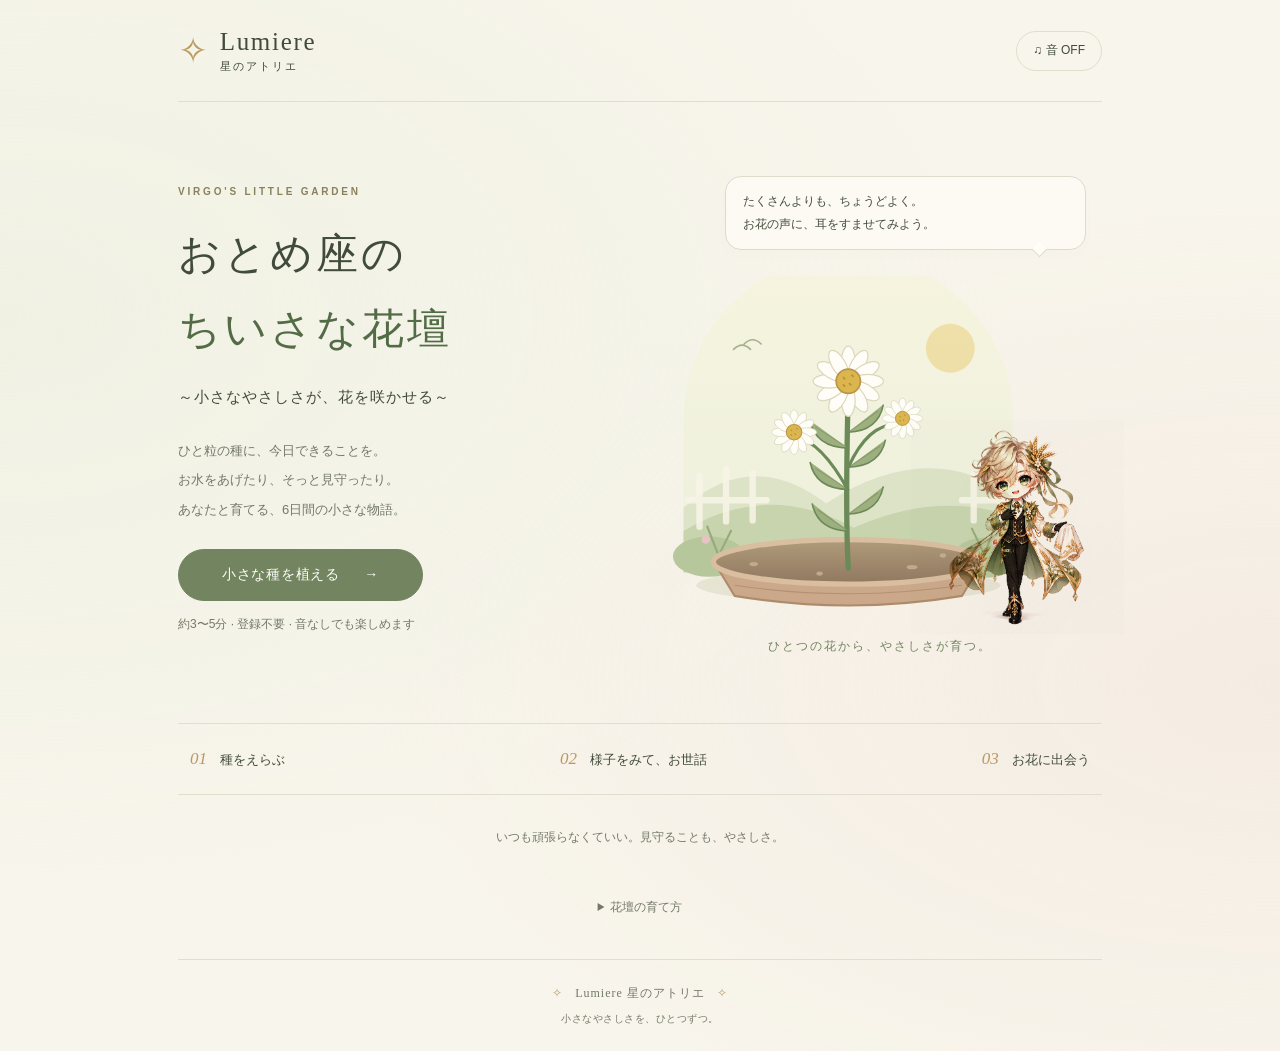
==== index.html @ 5b6eee1b "Publish Virgo little garden flower growing game" ====
<!doctype html>
<html lang="ja">
<head>
  <meta charset="utf-8">
  <meta name="viewport" content="width=device-width, initial-scale=1">
  <meta name="theme-color" content="#f8f5ec">
  <meta name="description" content="小さなやさしさが、花を咲かせる。乙女座の案内人と種から育てる、6日間のやさしい花の育成ゲーム。登録不要・無料で遊べます。">
  <meta property="og:title" content="おとめ座のちいさな花壇">
  <meta property="og:description" content="小さなやさしさが、花を咲かせる。6日間の花の育成ゲーム。">
  <meta property="og:type" content="website">
  <meta property="og:url" content="https://hoshi-ai-sanae.github.io/mii-vergo/">
  <link rel="canonical" href="https://hoshi-ai-sanae.github.io/mii-vergo/">
  <title>おとめ座のちいさな花壇｜Lumiere 星のアトリエ</title>
  <link rel="icon" href="assets/flower.svg" type="image/svg+xml">
  <link rel="stylesheet" href="style.css">
  <script src="engine.js" defer></script>
  <script src="art.js" defer></script>
  <script src="app.js" defer></script>
</head>
<body>
  <div class="page">
    <header class="site-header"><a class="brand" href="https://lumiere-star-atelier.sanasa.chatgpt.site/" aria-label="Lumiere 星のアトリエへ"><span class="brand-star" aria-hidden="true">✧</span><span>Lumiere<small>星のアトリエ</small></span></a><button id="sound" class="sound" aria-pressed="false" type="button">♫ 音 OFF</button></header>
    <main id="app"></main>
    <footer><span>✧</span> Lumiere 星のアトリエ <span>✧</span><small>小さなやさしさを、ひとつずつ。</small></footer>
    <p id="storage-note" class="storage-note" role="status"></p>
  </div>
  <dialog id="reset-dialog"><form method="dialog"><span class="eyebrow">A FRESH LITTLE START</span><h2>新しい種から、はじめる？</h2><p>今育てている花の記録はリセットされます。</p><div class="dialog-actions"><button value="cancel" class="secondary">育てつづける</button><button value="reset" class="primary">最初からはじめる</button></div></form></dialog>
  <noscript>この花壇を育てるには、ブラウザのJavaScriptを有効にしてください。</noscript>
</body>
</html>
---- style.css ----
:root{--paper:#f8f5ec;--ink:#414b3b;--muted:#737968;--sage:#728560;--dark:#536c46;--line:#dfdfcd;--pink:#ead5ce;--gold:#b9995f;--serif:'Yu Mincho','Hiragino Mincho ProN','Noto Serif JP',serif;font-family:'Yu Gothic','Hiragino Kaku Gothic ProN',Meiryo,sans-serif;color:var(--ink);background:var(--paper);font-synthesis:none}*{box-sizing:border-box}body{margin:0;background:radial-gradient(ellipse at 0 30%,#e9eedc88,transparent 55%),radial-gradient(ellipse at 100% 65%,#f1e2d77a,transparent 50%),var(--paper);min-height:100vh}button,a{-webkit-tap-highlight-color:transparent}button{font:inherit;cursor:pointer;color:inherit}button:disabled{cursor:default;opacity:.5}button:focus-visible,a:focus-visible,summary:focus-visible{outline:3px solid #aa8650;outline-offset:4px}button,a{touch-action:manipulation}button{transition:background .2s,transform .2s}button:hover:not(:disabled){transform:translateY(-2px)}.page{max-width:1000px;margin:auto;padding:0 38px}.site-header{height:102px;display:flex;align-items:center;justify-content:space-between;border-bottom:1px solid var(--line);gap:12px}.brand{display:flex;align-items:center;gap:10px;color:var(--ink);text-decoration:none;font-family:Georgia,var(--serif);font-size:25px;letter-spacing:1.7px}.brand small{font-family:var(--serif);display:block;font-size:11px;letter-spacing:2px;margin-top:3px}.brand-star{font-size:36px;color:var(--gold)}.sound{border:1px solid var(--line);border-radius:30px;background:transparent;font-size:12px;min-height:40px;padding:8px 16px}.eyebrow{display:block;font-size:10px;letter-spacing:2.8px;color:#8a815c;font-weight:600}.hero{padding:64px 0 20px;display:grid;grid-template-columns:1.05fr 1fr;gap:12px;align-items:center}.hero h1{font-family:var(--serif);font-weight:500;font-size:clamp(30px,3.4vw,42px);line-height:1.8;letter-spacing:3px;margin:20px 0 12px}.hero h1 em{font-style:normal;color:var(--dark)}.tagline{font-family:var(--serif);font-size:15px;letter-spacing:1px;line-height:1.9}.lead{font-size:13px;line-height:2.25;color:var(--muted);margin:25px 0}.primary{background:var(--sage);color:#fffdf7;border:1px solid var(--sage);min-height:52px;border-radius:40px;padding:14px 28px;letter-spacing:.7px;font-size:14px}.primary:hover:not(:disabled){background:var(--dark)}.primary span{margin-left:20px}.secondary{background:#fffdf777;border:1px solid #cdd2bf;border-radius:30px;min-height:46px;padding:10px 22px;font-size:13px}.text-button{border:0;background:none;text-decoration:underline;text-underline-offset:5px;font-size:12px;min-height:44px;padding:10px 12px;color:var(--muted)}.fine{font-size:11px;line-height:1.9;color:var(--muted)}.hero-visual{position:relative;padding-top:10px}.visual-caption{text-align:center;font-family:var(--serif);font-size:12px;letter-spacing:2px;color:var(--sage);margin:12px}.scene{position:relative;width:100%}.scene .garden-art{display:block;width:78%;height:auto;padding-top:18px}.guide{position:absolute;right:-3%;bottom:2%;width:45%;height:92%;object-fit:contain;object-position:center bottom;mix-blend-mode:multiply;z-index:2;pointer-events:none}.home-scene{min-height:338px}.home-scene .garden-art{width:86%}.home-scene .guide{right:-5%;width:48%;bottom:-2%;height:91%}.speech{border:1px solid #daddca;background:#fffdf7b8;border-radius:16px;padding:13px 17px;font-family:var(--serif);font-size:12px;line-height:1.9;position:relative;margin:0 16px 8px 68px;box-shadow:0 5px 12px #69754e04}.speech:after{content:'';width:10px;height:10px;background:#fffdf7;border-right:1px solid #daddca;border-bottom:1px solid #daddca;position:absolute;right:40px;bottom:-6px;transform:rotate(45deg)}.steps{border-top:1px solid var(--line);border-bottom:1px solid var(--line);display:flex;justify-content:space-between;gap:16px;padding:25px 12px;margin:36px 0 0}.steps p{margin:0;font-family:var(--serif);font-size:13px}.steps span{color:var(--gold);font-family:Georgia,serif;font-style:italic;font-size:17px;margin-right:10px}.home-bottom{text-align:center;padding:25px 0 12px}.home-bottom p{margin:6px}.help{max-width:600px;margin:20px auto;color:var(--muted);font-size:12px;line-height:2}.help summary{cursor:pointer;text-align:center;min-height:44px;padding:8px}.help ul{padding-left:20px}.inner{max-width:680px;margin:0 auto;padding:36px 0 20px}.section-title{font-family:var(--serif);font-size:26px;line-height:1.7;font-weight:500;letter-spacing:2px;margin:12px 0}.center{text-align:center}.seeds{display:grid;grid-template-columns:repeat(3,1fr);gap:14px;margin:30px 0 20px}.seed-card{border:1px solid var(--line);border-radius:90px 90px 18px 18px;background:#fffdf77a;padding:18px 10px;text-align:center;min-width:0;min-height:244px}.seed-card svg{width:100%;height:135px;display:block}.seed-card strong{display:block;font-family:var(--serif);font-size:16px;font-weight:500;letter-spacing:1px}.seed-card small{display:block;font-size:10px;color:var(--muted);margin-top:10px;line-height:1.8}.seed-card:hover{border-color:var(--sage);background:#edf0e4}.seed-note{display:flex;align-items:center;gap:12px;background:#eeefe28c;border-radius:16px;padding:15px 18px;font-size:12px;line-height:1.9}.seed-note img{width:75px;height:85px;object-fit:contain;object-position:center bottom;mix-blend-mode:multiply}.garden-top{display:flex;align-items:center;justify-content:space-between;gap:10px}.day-label{font-family:var(--serif);font-size:21px;white-space:nowrap}.day-label small{font:12px 'Yu Gothic',sans-serif;color:var(--muted)}.condition{border:1px solid #cad4b8;border-radius:30px;background:#e8eddd;padding:8px 13px;font-size:11px}.condition.warning{background:#f4ead5;border-color:#e1cba8;color:#876130}.condition.dry{background:#e7ded4}.day-dots{display:flex;gap:7px;margin-top:12px}.day-dots span{height:4px;flex:1;border-radius:4px;background:#e0e2d3}.day-dots .done{background:#8b9e72}.day-dots .current{background:#bc9b63}.garden-name{font-family:var(--serif);font-size:19px;letter-spacing:1.5px;margin:24px 0 4px}.stage-label{font-size:11px;color:var(--muted)}.play-scene{max-width:480px;margin:0 auto}.play-scene .garden-art{width:80%;padding:0}.play-scene .guide{width:39%;right:-1%;height:88%;bottom:2%}.play-scene .speech{margin:12px 0 0 30px;min-height:62px;padding-right:20px;font-size:13px}.play-scene .speech:after{right:70px}.metrics{display:grid;grid-template-columns:repeat(3,1fr);gap:18px;margin:18px 0}.metric-head{display:flex;justify-content:space-between;align-items:center;font-size:12px;margin-bottom:7px}.metric-head small{font-size:10px;color:var(--muted)}.track{height:7px;border-radius:7px;background:#e5e5d8;overflow:hidden}.fill{height:100%;border-radius:7px;background:#9bb8c0;transition:width .4s}.metric.food .fill{background:#b7a277}.metric.health .fill{background:#9aaf7b}.metric .range{font-size:9px;color:var(--muted);margin:5px 0 0;text-align:center}.action-heading{display:flex;align-items:center;justify-content:space-between;margin:23px 0 12px;gap:8px}.action-heading h2{font-size:14px;font-weight:500;margin:0}.action-heading span{font-size:10px;color:var(--muted)}.actions{display:grid;grid-template-columns:repeat(2,1fr);gap:10px}.care-button{text-align:left;border:1px solid #d5dcca;background:#fdfcf6b3;border-radius:16px;padding:13px 16px;min-height:72px;display:flex;align-items:center;gap:12px}.care-button:hover{background:#e9eedf}.care-button .icon{font-size:23px}.care-button strong{display:block;font-size:13px;font-weight:500}.care-button small{display:block;font-size:10px;color:var(--muted);margin-top:5px}.review{background:#eeefe3;border:1px solid #d9deca;border-radius:18px;padding:19px 22px;margin:22px 0 12px}.review h2{font-family:var(--serif);font-size:17px;font-weight:500;margin:0 0 8px}.review p{font-size:12px;line-height:2;margin:8px 0 15px}.review .primary{width:100%}.delta{display:flex;gap:12px;flex-wrap:wrap;font-size:11px;color:var(--muted);margin:8px 0 12px}.play-bottom{text-align:center;margin-top:15px}.journal{border-top:1px solid var(--line);font-size:11px;line-height:1.9;padding-top:10px;margin-top:15px}.journal summary{cursor:pointer;padding:10px 0;color:var(--muted)}.journal ol{list-style:none;margin:6px 0;padding:0}.journal li{border-bottom:1px dashed var(--line);padding:10px 0}.journal strong{color:var(--dark);font-weight:500}.journal p{margin:4px 0}.result .section-title{font-size:28px}.result .play-scene{max-width:480px;margin-top:15px}.result-message{font-family:var(--serif);font-size:17px;line-height:2;letter-spacing:1px;margin:20px 0}.result-note{font-size:12px;line-height:2;color:var(--muted);max-width:450px;margin:0 auto 20px}.result .primary{min-width:250px}.result-actions{display:flex;flex-direction:column;align-items:center;gap:8px}.badge{display:inline-block;font-size:11px;letter-spacing:1px;color:#8a7449;border:1px solid #dfd0ae;padding:8px 17px;border-radius:30px;margin:8px 0}.return-link{display:inline-block;font-size:12px;color:var(--muted);padding:12px;min-height:44px;text-underline-offset:5px}footer{border-top:1px solid var(--line);text-align:center;padding:25px 0;margin-top:28px;font-family:var(--serif);font-size:12px;letter-spacing:1px;color:var(--muted)}footer>span{color:var(--gold);margin:0 8px}footer small{display:block;font-family:'Yu Gothic',sans-serif;font-size:10px;letter-spacing:.5px;margin-top:10px}.storage-note{font-size:11px;text-align:center;line-height:1.8;color:#876130}.storage-note:empty{display:none}dialog{border:1px solid var(--line);border-radius:22px;padding:28px;max-width:calc(100vw - 30px);color:var(--ink);background:var(--paper)}dialog::backdrop{background:#34412d77}dialog h2{font-family:var(--serif);font-size:21px;font-weight:500}dialog p{font-size:12px;line-height:1.9}.dialog-actions{display:flex;gap:10px;flex-wrap:wrap;margin-top:22px}.dialog-actions .primary{min-height:46px;font-size:12px;padding:10px 18px}.plant{animation:sway 4s ease-in-out infinite}.plant.wilt{filter:sepia(.45) saturate(.65);transform:rotate(13deg);animation:none}.growth .plant{animation:grow .8s ease-out}.effect-layer{position:absolute;inset:0;pointer-events:none;overflow:hidden;z-index:3}.particle{position:absolute;left:var(--x);top:var(--y);font-size:var(--size,18px);animation:fall 1.5s ease-in both;animation-delay:var(--delay,0s);color:#8eb5c3}.food-effect .particle{color:#cfb165;animation:spark 1.6s ease-out both;top:75%}.sun-effect .particle{color:#dabd70;animation:spark 1.8s ease-out both}.bloom-effect .particle{color:#d3a8aa;animation:petal 3s ease-in-out both}.stage-route{font-size:10px;line-height:2;color:var(--muted);letter-spacing:.6px;margin:18px 0;text-align:center}@keyframes sway{0%,100%{transform:rotate(-1deg)}50%{transform:rotate(1deg)}}@keyframes grow{0%{transform:scale(.85)}60%{transform:scale(1.04)}100%{transform:scale(1)}}@keyframes fall{0%{transform:translateY(-10px);opacity:0}25%{opacity:1}100%{transform:translateY(150px);opacity:0}}@keyframes spark{0%{transform:scale(.3);opacity:0}50%{opacity:1}100%{transform:translateY(-45px) scale(1.2);opacity:0}}@keyframes petal{0%{transform:translate(0,-20px) rotate(0);opacity:0}20%{opacity:1}100%{transform:translate(45px,230px) rotate(190deg);opacity:0}}@media(min-width:760px){.hero{min-height:480px}.hero .primary{min-width:245px}.play-scene{max-width:430px}.inner{padding-top:35px}}@media(max-width:759px){.page{padding:0 22px;max-width:580px}.site-header{height:78px}.brand{font-size:22px}.hero{padding-top:28px;grid-template-columns:1fr;gap:12px;text-align:center}.hero h1{font-size:30px;line-height:1.65;margin:12px 0 9px;letter-spacing:2px}.tagline{font-size:13px;margin:8px 0}.lead{margin:15px 0;font-size:12px;line-height:2}.hero-copy .primary{width:100%;max-width:340px}.hero-copy .fine{margin:8px 0}.hero-visual{grid-row:2;max-width:390px;width:100%;margin:auto;padding:0}.home-scene{min-height:0}.home-scene .garden-art{width:81%;padding-top:0}.home-scene .guide{width:43%;right:-1%;height:88%;bottom:0}.hero-visual .speech{margin:8px 20px 4px 25px;font-size:12px}.visual-caption{font-size:10px;margin:4px}.steps{margin-top:20px;padding:18px 0;gap:5px}.steps p{font-size:11px;white-space:nowrap}.steps span{font-size:14px;margin-right:5px}.home-bottom{padding:18px 0 0}.inner{padding-top:26px}.section-title{font-size:23px}.seeds{gap:9px;margin-top:24px}.seed-card{padding:15px 5px;min-height:222px}.seed-card strong{font-size:13px;letter-spacing:0}.seed-card small{font-size:9px}.seed-card svg{height:115px}.play-scene .speech{margin-left:0;font-size:12px;padding:11px 15px;min-height:65px}.play-scene .garden-art{width:79%}.garden-name{margin-top:18px;font-size:18px}.metrics{gap:13px;margin:16px 0}.metric-head{font-size:11px}.metric-head small{font-size:9px}.action-heading{margin-top:20px}.care-button{padding:12px 11px;gap:9px;min-height:73px}.care-button strong{font-size:12px}.care-button small{font-size:9px}.review{padding:16px}.result .section-title{font-size:25px}.result-message{font-size:15px}footer{margin-top:23px;padding:22px 0}}@media(max-width:359px){.page{padding:0 15px}.hero h1{font-size:27px}.seed-card strong{font-size:12px}.seed-card small{font-size:8px}.condition{font-size:10px;padding:7px 9px}.care-button{gap:6px}.care-button .icon{font-size:20px}.action-heading span{font-size:9px}.metric .range{font-size:8px}}@media(prefers-reduced-motion:reduce){*,*:before,*:after{animation:none!important;transition:none!important;scroll-behavior:auto!important}}

/* Keep small-screen controls and supporting text easy to read. */
.care-button small{font-size:11px;line-height:1.6}.metric .range{font-size:10px}.fine{font-size:12px}.seed-card small{font-size:11px}.stage-label{font-size:12px}.metric-head small{font-size:11px}@media(max-width:759px){.care-button strong{font-size:13px}.care-button small{font-size:11px}.seed-card small{font-size:10px}.action-heading span{font-size:11px}.hero-visual{max-width:340px}.home-scene .garden-art{width:80%}}@media(max-width:359px){.seed-card small{font-size:10px}.care-button strong{font-size:12px}.care-button small{font-size:10px}.action-heading span{font-size:10px}}
.withered-scene .plant{filter:sepia(1) saturate(.5) brightness(.8);transform:rotate(25deg)}
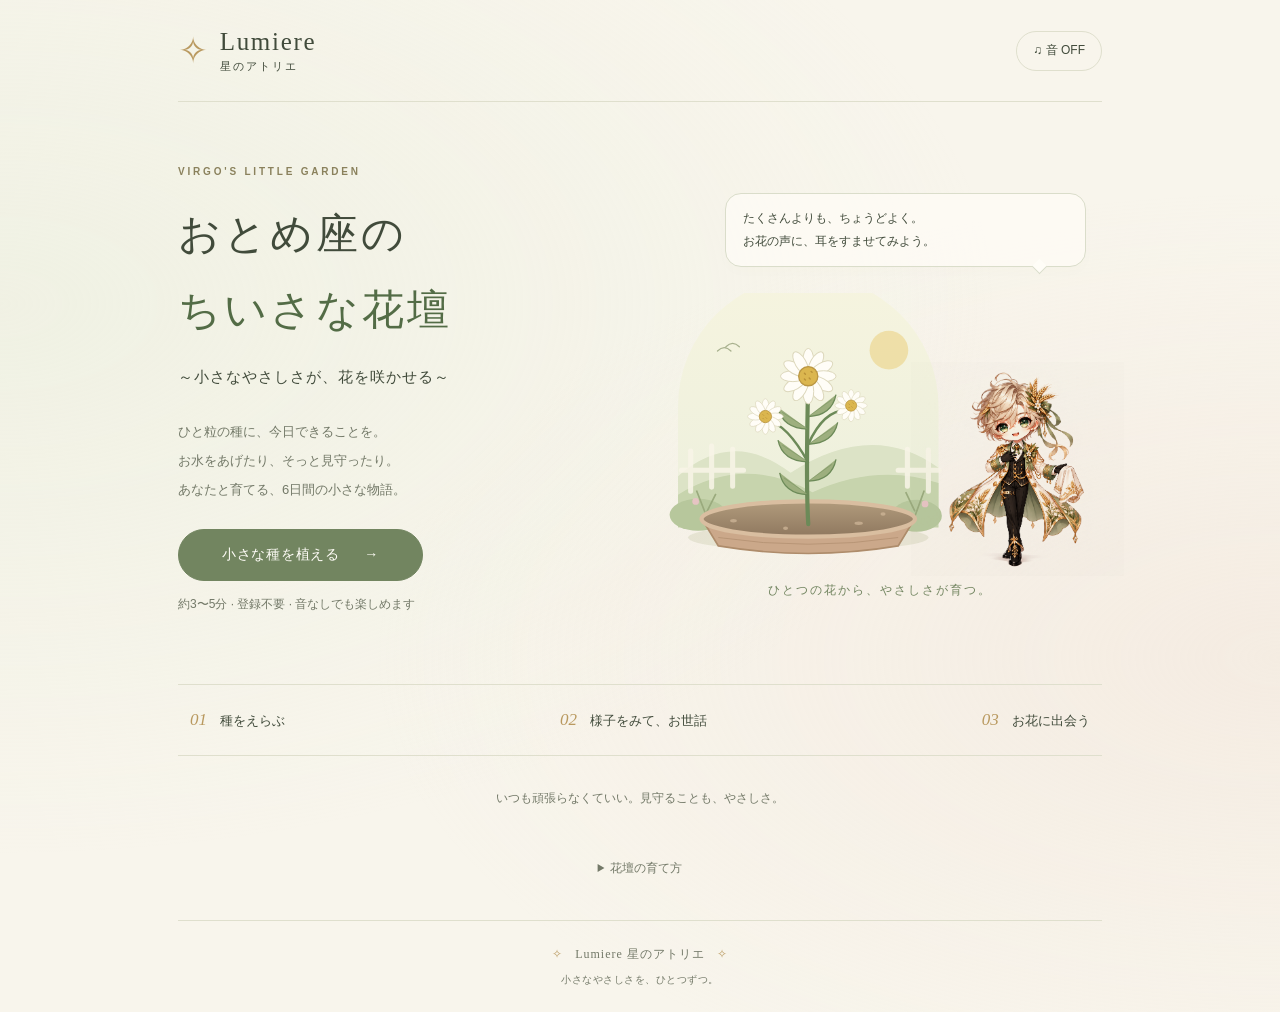
==== commit 202697c8: "Keep garden backdrop clear of Virgo guide face" ====
--- a/index.html
+++ b/index.html
@@ -12,7 +12,7 @@
   <link rel="canonical" href="https://hoshi-ai-sanae.github.io/mii-vergo/">
   <title>おとめ座のちいさな花壇｜Lumiere 星のアトリエ</title>
   <link rel="icon" href="assets/flower.svg" type="image/svg+xml">
-  <link rel="stylesheet" href="style.css">
+  <link rel="stylesheet" href="style.css?v=2">
   <script src="engine.js" defer></script>
   <script src="art.js" defer></script>
   <script src="app.js" defer></script>
--- a/style.css
+++ b/style.css
@@ -3,3 +3,7 @@
 /* Keep small-screen controls and supporting text easy to read. */
 .care-button small{font-size:11px;line-height:1.6}.metric .range{font-size:10px}.fine{font-size:12px}.seed-card small{font-size:11px}.stage-label{font-size:12px}.metric-head small{font-size:11px}@media(max-width:759px){.care-button strong{font-size:13px}.care-button small{font-size:11px}.seed-card small{font-size:10px}.action-heading span{font-size:11px}.hero-visual{max-width:340px}.home-scene .garden-art{width:80%}}@media(max-width:359px){.seed-card small{font-size:10px}.care-button strong{font-size:12px}.care-button small{font-size:10px}.action-heading span{font-size:10px}}
 .withered-scene .plant{filter:sepia(1) saturate(.5) brightness(.8);transform:rotate(25deg)}
+
+/* Leave the guide's face outside the garden artwork so its green backdrop cannot tint it. */
+.scene .garden-art{width:68%}
+.home-scene{min-height:0}
